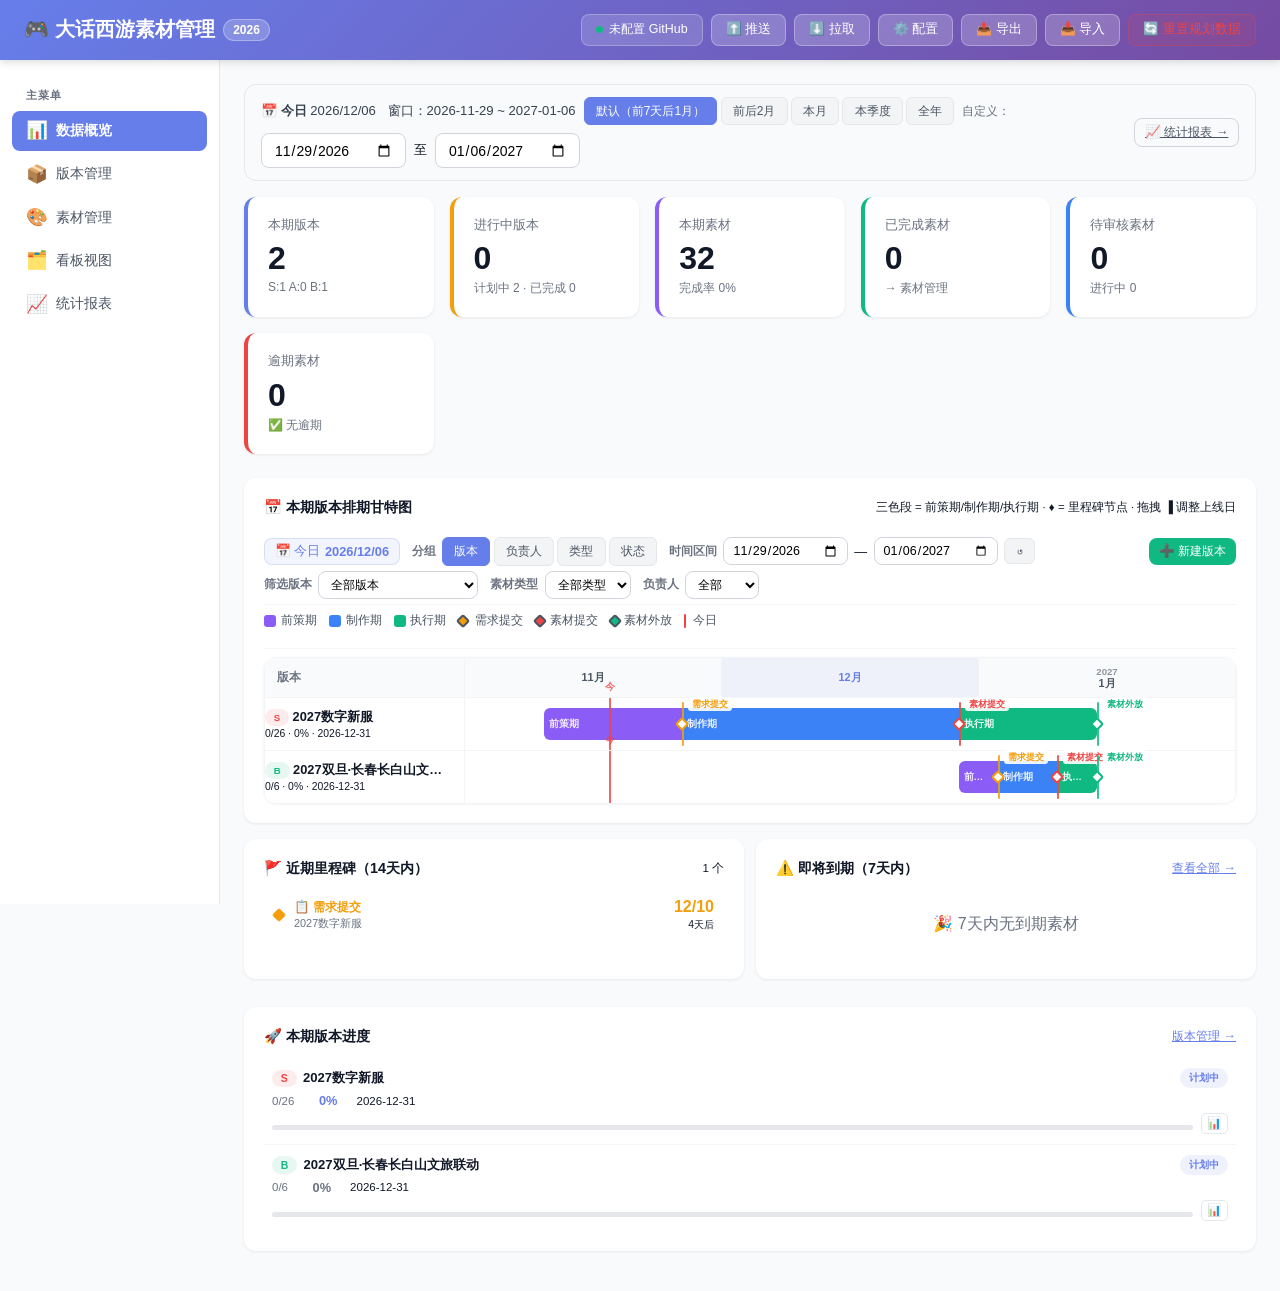
==== index.html @ ef2cc2d3 "初始化：大话西游美术素材排期管理系统" ====
<!DOCTYPE html>
<html lang="zh-CN">
<head>
  <meta charset="UTF-8">
  <meta name="viewport" content="width=device-width, initial-scale=1.0">
  <title>数据概览 · 大话西游素材管理系统</title>
  <link rel="stylesheet" href="css/style.css">
</head>
<body>

<header class="header">
  <div class="header-inner">
    <a class="logo" href="index.html">🎮 大话西游素材管理 <span class="year-badge">2026</span></a>
    <div class="header-actions">
      <div class="sync-status"><div class="sync-dot" id="syncDot"></div><span id="syncText">加载中...</span></div>
      <button class="header-btn" onclick="GitHubSync.push()">⬆️ 推送</button>
      <button class="header-btn" onclick="GitHubSync.pull()">⬇️ 拉取</button>
      <button class="header-btn" onclick="GitHubSync.configure()">⚙️ 配置</button>
      <button class="header-btn" onclick="DataManager.exportJSON()">📤 导出</button>
      <button class="header-btn" onclick="document.getElementById('importInput').click()">📥 导入</button>
      <input type="file" id="importInput" accept=".json" style="display:none" onchange="handleImport(this)">
      <button class="header-btn" style="background:rgba(239,68,68,0.12);color:#ef4444;border-color:rgba(239,68,68,0.3)"
        onclick="if(confirm('将清除现有数据，重置为 2026 版本规划数据？')){DataManager.clearAndSeed();DataManager.save();renderCurrentPage();}">
        🔄 重置规划数据
      </button>
    </div>
  </div>
</header>

<div class="layout">
  <aside class="sidebar">
    <div class="sidebar-nav">
      <span class="sidebar-section-title">主菜单</span>
      <a class="nav-item active" href="index.html"><span class="nav-icon">📊</span> 数据概览</a>
      <a class="nav-item" href="versions.html"><span class="nav-icon">📦</span> 版本管理</a>
      <a class="nav-item" href="materials.html"><span class="nav-icon">🎨</span> 素材管理</a>
      <a class="nav-item" href="kanban.html"><span class="nav-icon">🗂️</span> 看板视图</a>
      <a class="nav-item" href="reports.html"><span class="nav-icon">📈</span> 统计报表</a>
    </div>
  </aside>

  <main class="main">

    <!-- ① 时间窗口控制器 -->
    <div class="period-control-bar">
      <div class="period-left">
        <span class="period-today-badge" id="todayBadge"></span>
        <div class="period-quick-btns">
          <button class="gtb-btn active" id="periodBtnDefault" onclick="setPeriod('default')">默认（前7天后1月）</button>
          <button class="gtb-btn" onclick="setPeriod('2m')">前后2月</button>
          <button class="gtb-btn" onclick="setPeriod('month')">本月</button>
          <button class="gtb-btn" onclick="setPeriod('quarter')">本季度</button>
          <button class="gtb-btn" onclick="setPeriod('year')">全年</button>
        </div>
        <span style="font-size:0.78rem;color:var(--gray-500)">自定义：</span>
        <input type="date" class="form-control" id="pFrom" style="max-width:145px" onchange="renderCurrentPage()">
        <span style="color:var(--gray-400);font-size:0.8rem">至</span>
        <input type="date" class="form-control" id="pTo"   style="max-width:145px" onchange="renderCurrentPage()">
      </div>
      <div>
        <a href="reports.html" class="btn btn-ghost btn-sm">📈 统计报表 →</a>
      </div>
    </div>

    <!-- ② 本期摘要卡片 -->
    <div class="stats-grid" id="periodStats"></div>

    <!-- ③ 本期版本上线时间轴 -->
    <div class="chart-card" style="margin-top:0.75rem">
      <div class="chart-card-head">
        <span class="chart-title" style="margin-bottom:0">📅 本期版本排期甘特图</span>
        <span style="font-size:0.72rem;color:var(--gray-400)">三色段 = 前策期/制作期/执行期 · ♦ = 里程碑节点 · 拖拽 ▐ 调整上线日</span>
      </div>
      <div id="ganttContainer" style="margin-top:0.5rem"></div>
    </div>

    <!-- ④ 两栏：近期里程碑 + 待处理素材 -->
    <div class="two-col-grid" style="margin-top:0.75rem">
      <!-- 近期里程碑 -->
      <div class="chart-card">
        <div class="chart-card-head">
          <span class="chart-title" style="margin-bottom:0">🚩 近期里程碑（14天内）</span>
          <span style="font-size:0.72rem;color:var(--gray-400)" id="milestoneCount"></span>
        </div>
        <div id="milestoneList" style="margin-top:0.75rem"></div>
      </div>
      <!-- 待处理素材 -->
      <div class="chart-card">
        <div class="chart-card-head">
          <span class="chart-title" style="margin-bottom:0">⚠️ 即将到期（7天内）</span>
          <a href="materials.html" style="font-size:0.78rem;color:var(--primary)">查看全部 →</a>
        </div>
        <div id="upcomingList" style="margin-top:0.75rem"></div>
      </div>
    </div>

    <!-- ⑤ 本期版本进度列表 -->
    <div class="chart-card" style="margin-top:0.75rem">
      <div class="chart-card-head">
        <span class="chart-title" style="margin-bottom:0">🚀 本期版本进度</span>
        <a href="versions.html" style="font-size:0.78rem;color:var(--primary)">版本管理 →</a>
      </div>
      <div id="periodVersionList" style="margin-top:0.75rem"></div>
    </div>

  </main>
</div>

<div id="toast-container"></div>

<script src="js/utils.js"></script>
<script src="js/data.js"></script>
<script src="js/modals.js"></script>
<script src="js/gantt.js"></script>
<script src="js/github-sync.js"></script>
<script>
// ── 时间窗口设置
function setPeriod(mode) {
  const t = new Date();
  let from, to;
  if (mode === 'default') {
    // 今天前7天 ~ 后1个月
    from = new Date(t.getTime() - 7 * 86400000);
    to   = new Date(t.getFullYear(), t.getMonth()+1, t.getDate()); // +1 个月
  } else if (mode === '2m') {
    from = new Date(t.getFullYear(), t.getMonth()-2, 1);
    to   = new Date(t.getFullYear(), t.getMonth()+3, 0);
  } else if (mode === 'month') {
    from = new Date(t.getFullYear(), t.getMonth(), 1);
    to   = new Date(t.getFullYear(), t.getMonth()+1, 0);
  } else if (mode === 'quarter') {
    const q = Math.floor(t.getMonth()/3);
    from = new Date(t.getFullYear(), q*3, 1);
    to   = new Date(t.getFullYear(), q*3+3, 0);
  } else {
    from = new Date(t.getFullYear(), 0, 1);
    to   = new Date(t.getFullYear(), 11, 31);
  }
  document.getElementById('pFrom').value = from.toISOString().slice(0,10);
  document.getElementById('pTo').value   = to.toISOString().slice(0,10);
  // 高亮当前激活按钮
  document.querySelectorAll('.period-quick-btns .gtb-btn').forEach(b => b.classList.remove('active'));
  const modeMap = { default:'periodBtnDefault' };
  if (modeMap[mode]) document.getElementById(modeMap[mode])?.classList.add('active');
  renderCurrentPage();
}

function getPeriod() {
  return {
    from: document.getElementById('pFrom').value,
    to:   document.getElementById('pTo').value
  };
}

function inPeriod(dateStr, from, to) {
  if (!dateStr) return false;
  return dateStr >= from && dateStr <= to;
}

// ── 主渲染
function renderCurrentPage() {
  const { from, to } = getPeriod();

  // 今日标识
  const today = new Date();
  document.getElementById('todayBadge').innerHTML =
    `📅 <strong>今日</strong> ${today.toLocaleDateString('zh-CN',{year:'numeric',month:'2-digit',day:'2-digit'})}
     <span style="color:var(--gray-400);margin-left:0.5rem;font-weight:400">窗口：${from} ~ ${to}</span>`;

  // 本期版本（上线日在时间窗口内，或进行中版本）
  const periodVersions = DataManager.versions.filter(v =>
    inPeriod(v.launchDate, from, to) ||
    (v.status === 'in-progress' && (!v.launchDate || v.launchDate >= from))
  );
  const allMats = DataManager.materials;
  const periodMats = allMats.filter(m => periodVersions.some(v => v.id === m.versionId));

  // ── ② 摘要卡片
  const inProgress   = periodVersions.filter(v => v.status === 'in-progress').length;
  const planning     = periodVersions.filter(v => v.status === 'planning').length;
  const done         = periodVersions.filter(v => v.status === 'done').length;
  const matDone      = periodMats.filter(m => m.status === 'done').length;
  const matReview    = periodMats.filter(m => m.status === 'review').length;
  const matInP       = periodMats.filter(m => m.status === 'in-progress').length;
  const now          = Date.now();
  const overdueCount = periodMats.filter(m => m.dueDate && m.status !== 'done' && new Date(m.dueDate) < now).length;

  document.getElementById('periodStats').innerHTML = `
    <div class="stat-card stat-clickable" onclick="location.href='versions.html'" style="border-left-color:#667eea">
      <div class="stat-label">本期版本</div>
      <div class="stat-value">${periodVersions.length}</div>
      <div class="stat-sub">S:${periodVersions.filter(v=>v.rank==='S').length} A:${periodVersions.filter(v=>v.rank==='A').length} B:${periodVersions.filter(v=>v.rank==='B').length}</div>
    </div>
    <div class="stat-card stat-clickable orange" onclick="location.href='kanban.html?status=in-progress'">
      <div class="stat-label">进行中版本</div>
      <div class="stat-value">${inProgress}</div>
      <div class="stat-sub">计划中 ${planning} · 已完成 ${done}</div>
    </div>
    <div class="stat-card stat-clickable" onclick="location.href='materials.html'" style="border-left-color:#8b5cf6">
      <div class="stat-label">本期素材</div>
      <div class="stat-value">${periodMats.length}</div>
      <div class="stat-sub">完成率 ${periodMats.length?Math.round(matDone/periodMats.length*100):0}%</div>
    </div>
    <div class="stat-card stat-clickable" style="border-left-color:var(--success)" onclick="location.href='materials.html?status=done'">
      <div class="stat-label">已完成素材</div>
      <div class="stat-value">${matDone}</div>
      <div class="stat-sub">→ 素材管理</div>
    </div>
    <div class="stat-card stat-clickable" style="border-left-color:var(--info)" onclick="location.href='kanban.html?status=review'">
      <div class="stat-label">待审核素材</div>
      <div class="stat-value">${matReview}</div>
      <div class="stat-sub">进行中 ${matInP}</div>
    </div>
    <div class="stat-card stat-clickable" style="border-left-color:var(--danger)" onclick="location.href='materials.html'">
      <div class="stat-label">逾期素材</div>
      <div class="stat-value" style="color:${overdueCount>0?'var(--danger)':'inherit'}">${overdueCount}</div>
      <div class="stat-sub">${overdueCount>0?'⚠️ 需要关注':'✅ 无逾期'}</div>
    </div>`;

  // ── ③ 甘特图（同步时间范围，每次重渲染时重置筛选状态）
  const ganttContainer = document.getElementById('ganttContainer');
  ganttContainer.innerHTML = '';
  Gantt.render(ganttContainer, { rangeStart: from, rangeEnd: to, resetFilters: true });

  // ── ④a 近期里程碑（14天内）
  const milestones = [];
  const deadline14 = new Date(now + 14*86400000);
  periodVersions.forEach(v => {
    if (!v.launchDate || !v.rank) return;
    try {
      const s = calcVersionSchedule(v.launchDate, v.rank);
      s.milestones.forEach(m => {
        if (m.date >= today && m.date <= deadline14) {
          milestones.push({ ...m, versionName: v.name, versionId: v.id, versionRank: v.rank });
        }
      });
    } catch(e) {}
  });
  milestones.sort((a,b) => a.date - b.date);
  document.getElementById('milestoneCount').textContent = milestones.length ? `${milestones.length} 个` : '';
  document.getElementById('milestoneList').innerHTML = milestones.length
    ? milestones.map(m => `
      <div class="milestone-row" onclick="Modal.openVersionDetail('${m.versionId}')">
        <div class="ms-diamond-sm" style="background:${m.color}"></div>
        <div class="ms-row-body">
          <div class="ms-name" style="color:${m.color}">${m.icon} ${m.name}</div>
          <div class="ms-version">${m.versionName}</div>
        </div>
        <div class="ms-date">
          <span style="font-weight:700;color:${m.color}">${Gantt._fmtD(m.date)}</span>
          <span class="ms-countdown">${Math.ceil((m.date-now)/86400000)}天后</span>
        </div>
      </div>`).join('')
    : '<div class="empty-state" style="padding:1.5rem 0">🎉 近14天内无里程碑节点</div>';

  // ── ④b 即将到期素材（7天内）
  const deadline7 = new Date(now + 7*86400000);
  const soonMats  = periodMats.filter(m => m.dueDate && m.status !== 'done' && new Date(m.dueDate) >= today && new Date(m.dueDate) <= deadline7)
    .sort((a,b) => new Date(a.dueDate)-new Date(b.dueDate));
  document.getElementById('upcomingList').innerHTML = soonMats.length
    ? soonMats.map(m => {
        const v = DataManager.getVersion(m.versionId);
        const days = Math.ceil((new Date(m.dueDate)-now)/86400000);
        return `<div class="upcoming-row" onclick="Modal.openMaterialDetail('${m.id}')">
          <div>${Utils.typeIcon(m.type)} <span style="font-weight:600">${m.name}</span></div>
          <div style="font-size:0.72rem;color:var(--gray-500)">${v?v.name:'-'} · ${m.assignee||'未分配'}</div>
          <div style="white-space:nowrap">
            <span class="badge ${Utils.statusClass(m.status)}">${Utils.statusLabel(m.status)}</span>
            <span style="margin-left:0.35rem;color:var(--warning);font-size:0.72rem;font-weight:700">${days}天后</span>
          </div>
        </div>`;
      }).join('')
    : '<div class="empty-state" style="padding:1.5rem 0">🎉 7天内无到期素材</div>';

  // ── ⑤ 本期版本进度
  document.getElementById('periodVersionList').innerHTML = periodVersions.length
    ? periodVersions.sort((a,b) => new Date(a.launchDate||'9999')-new Date(b.launchDate||'9999')).map(v => {
        const mats  = DataManager.getMaterialsByVersion(v.id);
        const vDone = mats.filter(m => m.status === 'done').length;
        const rankClr = v.rank==='S' ? '#667eea' : v.rank==='A' ? '#f59e0b' : '#6b7280';
        return `
        <div class="version-progress-row" onclick="Modal.openVersionDetail('${v.id}')">
          <div class="vpr-left">
            <span class="badge rank-${(v.rank||'b').toLowerCase()}" style="font-size:0.65rem;flex-shrink:0">${v.rank||'?'}</span>
            <span class="vpr-name">${v.name}</span>
            <span class="badge ${Utils.statusClass(v.status)}" style="font-size:0.65rem;flex-shrink:0">${Utils.statusLabel(v.status)}</span>
          </div>
          <div class="vpr-right">
            <span style="font-size:0.72rem;color:var(--gray-500)">${vDone}/${mats.length}</span>
            <span style="color:${rankClr};font-weight:700;font-size:0.8rem;min-width:35px;text-align:right">${v.progress||0}%</span>
            <span style="font-size:0.72rem;color:var(--gray-400);min-width:70px;text-align:right">${v.launchDate||'未定'}</span>
          </div>
          <div class="vpr-bar-wrap">
            <div class="progress-bar" style="height:5px;flex:1">
              <div class="progress-fill" style="width:${v.progress||0}%;background:${rankClr}"></div>
            </div>
            <button class="gantt-action-btn" onclick="event.stopPropagation();Gantt.openProgressEditor('${v.id}')" title="编辑进度">📊</button>
          </div>
        </div>`;
      }).join('')
    : '<div class="empty-state" style="padding:1.5rem">本期内无版本数据</div>';
}

function handleImport(input) {
  const file = input.files[0];
  if (!file) return;
  const reader = new FileReader();
  reader.onload = e => {
    try { DataManager.importJSON(e.target.result); Utils.toast('导入成功', 'success'); renderCurrentPage(); }
    catch(_) { Utils.toast('文件格式错误', 'error'); }
  };
  reader.readAsText(file);
  input.value = '';
}

// 初始化
DataManager.init();
// 设置默认时间窗口：今天前7天 ~ 后1个月
setPeriod('default');
GitHubSync.updateStatusUI();
Utils.highlightNav();
</script>
</body>
</html>
---- css/style.css ----
*{margin:0;padding:0;box-sizing:border-box;}
:root{
  --primary:#667eea;--primary-dark:#5568d3;--secondary:#764ba2;
  --success:#10b981;--danger:#ef4444;--warning:#f59e0b;--info:#3b82f6;
  --gray-50:#f9fafb;--gray-100:#f3f4f6;--gray-200:#e5e7eb;
  --gray-300:#d1d5db;--gray-500:#6b7280;--gray-600:#4b5563;
  --gray-700:#374151;--gray-900:#111827;
}
body{
  font-family:-apple-system,BlinkMacSystemFont,"Segoe UI",Roboto,"PingFang SC","Microsoft YaHei",sans-serif;
  background:var(--gray-50);color:var(--gray-900);min-height:100vh;
}

/* ===== 顶部导航 ===== */
.header{
  background:linear-gradient(135deg,var(--primary) 0%,var(--secondary) 100%);
  color:white;padding:0.875rem 1.5rem;
  position:sticky;top:0;z-index:1000;
  box-shadow:0 2px 8px rgba(0,0,0,0.15);
}
.header-inner{
  max-width:1600px;margin:0 auto;
  display:flex;justify-content:space-between;align-items:center;gap:1rem;
  flex-wrap:wrap;
}
.logo{font-size:1.25rem;font-weight:700;display:flex;align-items:center;gap:0.5rem;text-decoration:none;color:white;}
.year-badge{
  background:rgba(255,255,255,0.2);padding:0.2rem 0.6rem;
  border-radius:1rem;font-size:0.75rem;border:1px solid rgba(255,255,255,0.3);
}
.header-actions{display:flex;align-items:center;gap:0.5rem;flex-wrap:wrap;}
.header-btn{
  background:rgba(255,255,255,0.2);color:white;
  border:1px solid rgba(255,255,255,0.3);padding:0.4rem 0.875rem;
  border-radius:0.5rem;cursor:pointer;font-size:0.8rem;transition:all 0.2s;
}
.header-btn:hover{background:rgba(255,255,255,0.35);}
.sync-status{
  display:flex;align-items:center;gap:0.4rem;
  background:rgba(255,255,255,0.15);padding:0.4rem 0.875rem;
  border-radius:0.5rem;font-size:0.78rem;border:1px solid rgba(255,255,255,0.25);
}
.sync-dot{
  width:7px;height:7px;border-radius:50%;
  background:var(--success);animation:pulse 2s infinite;
}
.sync-dot.syncing{background:var(--warning);}
.sync-dot.error{background:var(--danger);animation:none;}
@keyframes pulse{0%,100%{opacity:1}50%{opacity:0.4}}

/* ===== 侧边导航 ===== */
.layout{display:flex;min-height:calc(100vh - 56px);}
.sidebar{
  width:220px;flex-shrink:0;background:white;
  border-right:1px solid var(--gray-200);padding:1rem 0;
  position:sticky;top:56px;height:calc(100vh - 56px);overflow-y:auto;
}
.sidebar-nav{display:flex;flex-direction:column;gap:0.2rem;padding:0 0.75rem;}
.nav-item{
  display:flex;align-items:center;gap:0.6rem;
  padding:0.6rem 0.875rem;border-radius:0.5rem;
  font-size:0.875rem;color:var(--gray-600);text-decoration:none;
  transition:all 0.2s;cursor:pointer;border:none;background:transparent;
  width:100%;text-align:left;font-family:inherit;
}
.nav-item:hover{background:var(--gray-100);color:var(--primary);}
.nav-item.active{background:var(--primary);color:white;font-weight:600;}
.nav-icon{font-size:1.1rem;width:20px;text-align:center;}
.sidebar-section-title{
  font-size:0.7rem;font-weight:700;color:var(--gray-500);
  text-transform:uppercase;letter-spacing:0.08em;
  padding:0.75rem 0.875rem 0.25rem;
}

/* ===== 主内容 ===== */
.main{flex:1;padding:1.5rem;max-width:100%;overflow-x:hidden;}
.page-header{margin-bottom:1.5rem;}
.page-title{font-size:1.625rem;font-weight:700;color:var(--gray-900);}
.page-desc{font-size:0.875rem;color:var(--gray-500);margin-top:0.25rem;}

/* ===== 工具栏 ===== */
.toolbar{
  background:white;border-radius:0.75rem;padding:0.875rem 1rem;
  margin-bottom:1.25rem;display:flex;flex-wrap:wrap;gap:0.75rem;
  box-shadow:0 1px 3px rgba(0,0,0,0.08);align-items:center;
}
.toolbar-spacer{flex:1;}

/* ===== 按钮 ===== */
.btn{
  background:var(--primary);color:white;border:none;
  padding:0.5rem 1rem;border-radius:0.5rem;cursor:pointer;
  font-size:0.875rem;font-weight:500;transition:all 0.2s;
  display:inline-flex;align-items:center;gap:0.35rem;font-family:inherit;
}
.btn:hover{background:var(--primary-dark);transform:translateY(-1px);}
.btn-success{background:var(--success);}
.btn-success:hover{background:#059669;}
.btn-danger{background:var(--danger);}
.btn-danger:hover{background:#dc2626;}
.btn-ghost{background:transparent;color:var(--gray-600);border:1px solid var(--gray-300);}
.btn-ghost:hover{background:var(--gray-100);transform:none;}
.btn-sm{padding:0.3rem 0.6rem;font-size:0.78rem;}
.btn-icon{
  background:transparent;border:none;cursor:pointer;
  padding:0.3rem;border-radius:0.375rem;font-size:1rem;
  transition:background 0.2s;color:var(--gray-600);
}
.btn-icon:hover{background:var(--gray-100);}
.view-toggle{display:flex;gap:0;background:var(--gray-100);padding:0.2rem;border-radius:0.5rem;}
.view-btn{
  background:transparent;border:none;padding:0.4rem 0.6rem;
  border-radius:0.375rem;cursor:pointer;font-size:0.9rem;transition:all 0.2s;
}
.view-btn.active{background:white;box-shadow:0 1px 2px rgba(0,0,0,0.1);}

/* ===== 表单控件 ===== */
select,.form-control,input[type="text"],input[type="date"],input[type="number"]{
  padding:0.45rem 0.75rem;border:1px solid var(--gray-300);
  border-radius:0.5rem;font-size:0.875rem;background:white;outline:none;
  font-family:inherit;transition:border-color 0.2s;
}
select:focus,.form-control:focus,input[type="text"]:focus,
input[type="date"]:focus,input[type="number"]:focus{
  border-color:var(--primary);box-shadow:0 0 0 2px rgba(102,126,234,0.15);
}
textarea.form-control{min-height:80px;resize:vertical;}

/* ===== 统计卡片 ===== */
.stats-grid{
  display:grid;grid-template-columns:repeat(auto-fit,minmax(160px,1fr));
  gap:1rem;margin-bottom:1.5rem;
}
.stat-card{
  background:white;border-radius:0.75rem;padding:1.25rem;
  box-shadow:0 1px 3px rgba(0,0,0,0.08);cursor:pointer;transition:all 0.25s;
  border-left:4px solid var(--primary);
}
.stat-card:hover{transform:translateY(-3px);box-shadow:0 4px 12px rgba(0,0,0,0.12);}
.stat-card.green{border-left-color:var(--success);}
.stat-card.orange{border-left-color:var(--warning);}
.stat-card.red{border-left-color:var(--danger);}
.stat-label{font-size:0.8rem;color:var(--gray-500);margin-bottom:0.4rem;}
.stat-value{font-size:2rem;font-weight:700;color:var(--gray-900);}
.stat-sub{font-size:0.75rem;color:var(--gray-500);margin-top:0.2rem;}

/* ===== 版本卡片 ===== */
.versions-grid{
  display:grid;grid-template-columns:repeat(auto-fill,minmax(300px,1fr));gap:1rem;
}
.version-card{
  background:white;border-radius:0.75rem;padding:1.25rem;
  box-shadow:0 1px 3px rgba(0,0,0,0.08);cursor:pointer;transition:all 0.25s;
  border-top:3px solid var(--gray-200);
}
.version-card:hover{transform:translateY(-3px);box-shadow:0 6px 16px rgba(0,0,0,0.12);}
.version-card.rank-s{border-top-color:var(--danger);}
.version-card.rank-a{border-top-color:var(--warning);}
.version-card.rank-b{border-top-color:var(--success);}
.version-card-header{display:flex;justify-content:space-between;align-items:flex-start;margin-bottom:0.75rem;}
.version-card-title{font-size:1rem;font-weight:700;color:var(--gray-900);}
.version-card-info{display:flex;flex-direction:column;gap:0.3rem;font-size:0.8rem;color:var(--gray-600);margin-bottom:1rem;}
.version-card-stats{
  display:grid;grid-template-columns:repeat(3,1fr);gap:0.5rem;
  padding-top:0.75rem;border-top:1px solid var(--gray-100);text-align:center;
}
.stat-num{font-size:1.25rem;font-weight:700;color:var(--gray-900);}
.stat-tag{font-size:0.7rem;color:var(--gray-500);margin-top:0.1rem;}
.progress-bar{background:var(--gray-200);border-radius:1rem;height:6px;overflow:hidden;margin-top:0.5rem;}
.progress-fill{height:100%;background:linear-gradient(90deg,var(--primary),var(--secondary));border-radius:1rem;transition:width 0.5s;}

/* ===== 徽章 ===== */
.badge{padding:0.2rem 0.55rem;border-radius:1rem;font-size:0.72rem;font-weight:600;}
.rank-s{background:rgba(239,68,68,0.1);color:var(--danger);}
.rank-a{background:rgba(245,158,11,0.1);color:var(--warning);}
.rank-b{background:rgba(16,185,129,0.1);color:var(--success);}
.status-todo{background:var(--gray-100);color:var(--gray-600);}
.status-in-progress{background:rgba(245,158,11,0.1);color:var(--warning);}
.status-review{background:rgba(59,130,246,0.1);color:var(--info);}
.status-done{background:rgba(16,185,129,0.1);color:var(--success);}
.status-planning{background:rgba(102,126,234,0.1);color:var(--primary);}
.priority-high{background:rgba(239,68,68,0.1);color:var(--danger);}
.priority-medium{background:rgba(245,158,11,0.1);color:var(--warning);}
.priority-low{background:rgba(107,114,128,0.1);color:var(--gray-500);}

/* ===== 素材卡片 ===== */
.materials-grid{
  display:grid;grid-template-columns:repeat(auto-fill,minmax(200px,1fr));gap:1rem;
}
.material-card{
  background:white;border-radius:0.75rem;padding:1rem;
  box-shadow:0 1px 3px rgba(0,0,0,0.08);cursor:pointer;transition:all 0.25s;
  position:relative;
}
.material-card:hover{transform:translateY(-2px);box-shadow:0 4px 12px rgba(0,0,0,0.12);}
.material-thumb{font-size:2.5rem;text-align:center;padding:0.5rem 0;}
.material-name{font-weight:600;font-size:0.875rem;margin-bottom:0.5rem;color:var(--gray-900);}
.material-meta{font-size:0.75rem;color:var(--gray-600);display:flex;flex-direction:column;gap:0.25rem;}

/* ===== 表格 ===== */
.table-wrap{overflow-x:auto;border-radius:0.75rem;box-shadow:0 1px 3px rgba(0,0,0,0.08);}
table{width:100%;border-collapse:collapse;font-size:0.875rem;background:white;}
thead{background:var(--gray-50);}
th{padding:0.75rem 1rem;text-align:left;font-weight:600;color:var(--gray-700);border-bottom:1px solid var(--gray-200);white-space:nowrap;}
td{padding:0.7rem 1rem;border-bottom:1px solid var(--gray-100);}
tr:last-child td{border-bottom:none;}
tbody tr:hover{background:var(--gray-50);}

/* ===== 看板 ===== */
.kanban-board{display:grid;grid-template-columns:repeat(4,1fr);gap:1rem;}
.kanban-col{background:var(--gray-100);border-radius:0.75rem;padding:0.875rem;}
.kanban-col-header{display:flex;justify-content:space-between;align-items:center;font-weight:700;font-size:0.875rem;color:var(--gray-700);margin-bottom:0.75rem;}
.kanban-count{background:white;padding:0.1rem 0.45rem;border-radius:1rem;font-size:0.72rem;}
.kanban-card{background:white;border-radius:0.5rem;padding:0.75rem;margin-bottom:0.5rem;cursor:pointer;box-shadow:0 1px 2px rgba(0,0,0,0.07);transition:all 0.2s;}
.kanban-card:hover{box-shadow:0 3px 8px rgba(0,0,0,0.12);transform:translateY(-1px);}
.kanban-card-title{font-weight:600;font-size:0.825rem;margin-bottom:0.35rem;}
.kanban-card-meta{font-size:0.72rem;color:var(--gray-500);}

/* ===== 模态框 ===== */
.modal-overlay{
  display:none;position:fixed;top:0;left:0;width:100%;height:100%;
  background:rgba(0,0,0,0.5);z-index:2000;
  justify-content:center;align-items:flex-start;padding:1.5rem;overflow-y:auto;
}
.modal-overlay.active{display:flex;animation:fadeIn 0.2s;}
@keyframes fadeIn{from{opacity:0}to{opacity:1}}
.modal-box{
  background:white;border-radius:1rem;width:100%;max-width:820px;
  max-height:90vh;overflow-y:auto;box-shadow:0 20px 40px rgba(0,0,0,0.2);
  margin-top:1rem;animation:slideUp 0.25s;
}
.modal-box.wide{max-width:1100px;}
@keyframes slideUp{from{transform:translateY(20px);opacity:0}to{transform:translateY(0);opacity:1}}
.modal-head{
  padding:1.25rem 1.5rem;border-bottom:1px solid var(--gray-200);
  display:flex;justify-content:space-between;align-items:center;
  position:sticky;top:0;background:white;border-radius:1rem 1rem 0 0;z-index:1;
}
.modal-head h2{font-size:1.25rem;font-weight:700;}
.modal-close{
  background:var(--gray-100);border:none;width:30px;height:30px;
  border-radius:50%;cursor:pointer;font-size:1.1rem;
  color:var(--gray-600);transition:all 0.2s;
  display:flex;align-items:center;justify-content:center;
}
.modal-close:hover{background:var(--gray-200);}
.modal-body{padding:1.5rem;}
.modal-foot{padding:1rem 1.5rem;border-top:1px solid var(--gray-200);display:flex;gap:0.75rem;justify-content:flex-end;}

/* ===== 标签页 ===== */
.tabs{display:flex;border-bottom:2px solid var(--gray-200);margin-bottom:1.25rem;}
.tab-btn{
  background:transparent;border:none;padding:0.6rem 1.25rem;
  cursor:pointer;font-size:0.875rem;font-weight:500;color:var(--gray-600);
  border-bottom:2px solid transparent;margin-bottom:-2px;transition:all 0.2s;
}
.tab-btn:hover{color:var(--primary);}
.tab-btn.active{color:var(--primary);border-bottom-color:var(--primary);}
.tab-pane{display:none;}
.tab-pane.active{display:block;}

/* ===== 表单 ===== */
.form-group{margin-bottom:1rem;}
.form-row{display:grid;grid-template-columns:1fr 1fr;gap:1rem;}
.form-label{display:block;font-size:0.825rem;font-weight:600;color:var(--gray-700);margin-bottom:0.35rem;}
.form-control{width:100%;}

/* ===== 时间线 ===== */
.timeline{position:relative;padding-left:2rem;}
.timeline::before{content:"";position:absolute;left:0.55rem;top:0;bottom:0;width:2px;background:var(--gray-200);}
.tl-item{position:relative;margin-bottom:1.25rem;}
.tl-dot{
  position:absolute;left:-1.6rem;top:0.25rem;width:12px;height:12px;
  border-radius:50%;background:var(--primary);border:2px solid white;
  box-shadow:0 0 0 2px var(--primary);
}
.tl-dot.done{background:var(--success);box-shadow:0 0 0 2px var(--success);}
.tl-dot.review{background:var(--info);box-shadow:0 0 0 2px var(--info);}
.tl-content{background:white;border:1px solid var(--gray-200);border-radius:0.5rem;padding:0.75rem;}
.tl-time{font-size:0.72rem;color:var(--gray-500);margin-bottom:0.2rem;}
.tl-title{font-weight:600;font-size:0.875rem;}
.tl-text{font-size:0.8rem;color:var(--gray-600);margin-top:0.2rem;}

/* ── 可编辑时间线（进度编辑标签） */
.tl-editor-wrap { padding: 0.25rem 0; }
.tl-editor-toolbar { display:flex;align-items:center;padding:0.5rem 0 0.75rem;border-bottom:1px solid var(--gray-100);margin-bottom:0.75rem; }
.tl-editable { padding-left: 1.5rem; }
.tl-ed-item { display:flex;gap:0.75rem;margin-bottom:0.85rem;position:relative; }
.tl-ed-dot { width:12px;height:12px;border-radius:50%;flex-shrink:0;margin-top:0.35rem;border:2px solid white;box-shadow:0 0 0 2px currentColor;position:relative;z-index:2; }
.tl-ed-line { position:absolute;left:5px;top:24px;bottom:-14px;width:2px;background:var(--gray-200);z-index:1; }
.tl-ed-item:last-child .tl-ed-line { display:none; }
.tl-ed-body { flex:1;background:white;border:1px solid var(--gray-200);border-radius:0.5rem;padding:0.6rem 0.75rem;transition:border-color 0.15s; }
.tl-ed-body:hover { border-color:var(--primary-light); }
.tl-ed-head { display:flex;align-items:center;gap:0.5rem;flex-wrap:wrap;margin-bottom:0.3rem; }
.tl-ed-type { font-size:0.65rem;font-weight:700;padding:0.1rem 0.4rem;border-radius:0.25rem;white-space:nowrap; }
.tl-ed-time { font-size:0.7rem;color:var(--gray-500); }
.tl-ed-actions { display:flex;gap:0.2rem; }
.tl-ed-title { font-weight:600;font-size:0.825rem;color:var(--gray-800); }
.tl-ed-text { font-size:0.775rem;color:var(--gray-600);margin-top:0.2rem; }

/* ===== 详情 ===== */
.detail-grid{display:grid;grid-template-columns:repeat(auto-fit,minmax(240px,1fr));gap:1rem;margin-bottom:1rem;}
.detail-card{background:var(--gray-50);border-radius:0.75rem;padding:1rem;}
.detail-card h3{font-size:0.875rem;font-weight:700;color:var(--gray-700);margin-bottom:0.75rem;}
.dl-grid{display:grid;grid-template-columns:auto 1fr;gap:0.35rem 1rem;font-size:0.825rem;}
.dl-grid dt{color:var(--gray-500);font-weight:500;white-space:nowrap;}
.dl-grid dd{color:var(--gray-900);}

/* ===== 文件上传 ===== */
.upload-area{
  border:2px dashed var(--gray-300);border-radius:0.75rem;
  padding:2rem;text-align:center;cursor:pointer;transition:all 0.2s;
}
.upload-area:hover,.upload-area.dragover{border-color:var(--primary);background:rgba(102,126,234,0.04);}
.file-list{margin-top:0.75rem;display:flex;flex-direction:column;gap:0.5rem;}
.file-item{display:flex;align-items:center;gap:0.75rem;padding:0.6rem;background:var(--gray-50);border-radius:0.5rem;}
.file-name{flex:1;font-size:0.825rem;font-weight:500;}
.file-size{font-size:0.72rem;color:var(--gray-500);}

/* ===== 评论 ===== */
.comment-item{display:flex;gap:0.75rem;margin-bottom:0.75rem;}
.avatar{width:30px;height:30px;border-radius:50%;background:var(--primary);color:white;display:flex;align-items:center;justify-content:center;font-weight:700;font-size:0.75rem;flex-shrink:0;}
.comment-body .meta{display:flex;gap:0.75rem;margin-bottom:0.2rem;font-size:0.75rem;}
.comment-body .author{font-weight:600;}
.comment-body .time{color:var(--gray-500);}
.comment-body .text{font-size:0.825rem;color:var(--gray-700);}
.comment-input-row{display:flex;gap:0.75rem;margin-top:1rem;align-items:flex-end;}
.comment-input-row textarea{flex:1;min-height:68px;}

/* ===== 图表 ===== */
.chart-card{background:white;border-radius:0.75rem;padding:1.25rem;box-shadow:0 1px 3px rgba(0,0,0,0.08);margin-bottom:1rem;}
.chart-title{font-weight:700;font-size:0.9rem;color:var(--gray-800);margin-bottom:1rem;}
.bar-list{display:flex;flex-direction:column;gap:0.6rem;}
.bar-row{display:flex;align-items:center;gap:0.75rem;}
.bar-label{width:64px;font-size:0.78rem;color:var(--gray-600);text-align:right;flex-shrink:0;}
.bar-track{flex:1;height:18px;background:var(--gray-100);border-radius:9px;overflow:hidden;}
.bar-fill{height:100%;border-radius:9px;transition:width 0.6s;}
.bar-fill.s{background:var(--danger);}
.bar-fill.a{background:var(--warning);}
.bar-fill.b{background:var(--success);}
.bar-fill.todo{background:var(--gray-400);}
.bar-fill.progress{background:var(--warning);}
.bar-fill.review{background:var(--info);}
.bar-fill.done{background:var(--success);}
.bar-num{width:28px;font-size:0.78rem;font-weight:700;text-align:left;}

/* ===== 团队 ===== */
.team-grid{display:grid;grid-template-columns:repeat(auto-fill,minmax(200px,1fr));gap:1rem;}
.member-card{background:white;border-radius:0.75rem;padding:1.25rem;box-shadow:0 1px 3px rgba(0,0,0,0.08);text-align:center;}
.member-avatar{width:52px;height:52px;border-radius:50%;background:linear-gradient(135deg,var(--primary),var(--secondary));color:white;display:flex;align-items:center;justify-content:center;font-size:1.375rem;font-weight:700;margin:0 auto 0.75rem;}
.member-name{font-weight:700;font-size:0.9rem;}
.member-stats{display:flex;justify-content:space-around;margin-top:0.75rem;}
.ms-val{font-size:1.1rem;font-weight:700;color:var(--gray-900);}
.ms-lbl{font-size:0.68rem;color:var(--gray-500);}

/* ===== 批量操作栏 ===== */
.batch-bar{
  display:none;position:fixed;bottom:1.5rem;left:50%;transform:translateX(-50%);
  background:var(--gray-900);color:white;padding:0.75rem 1.5rem;
  border-radius:2rem;box-shadow:0 8px 24px rgba(0,0,0,0.3);
  align-items:center;gap:1rem;z-index:1500;white-space:nowrap;
}
.batch-bar.active{display:flex;animation:slideUp 0.3s;}
.batch-bar .btn{background:white;color:var(--gray-900);}
.batch-bar .btn-danger{background:var(--danger);color:white;}

/* ===== Toast ===== */
#toast-container{position:fixed;top:1.5rem;right:1.5rem;z-index:9999;display:flex;flex-direction:column;gap:0.5rem;}
.toast{
  background:var(--gray-900);color:white;padding:0.75rem 1.25rem;
  border-radius:0.5rem;font-size:0.875rem;box-shadow:0 4px 12px rgba(0,0,0,0.2);
  min-width:220px;animation:toastIn 0.3s;
}
.toast.success{background:var(--success);}
.toast.error{background:var(--danger);}
.toast.warning{background:var(--warning);}
@keyframes toastIn{from{transform:translateX(80px);opacity:0}to{transform:translateX(0);opacity:1}}

/* ===== 空状态 ===== */
.empty-state{text-align:center;padding:3rem;color:var(--gray-500);}
.empty-icon{font-size:3rem;margin-bottom:1rem;}

/* ===== 甘特图 ===== */
.gantt-wrap { overflow-x: auto; border-radius: 0.75rem; background: white; box-shadow: 0 1px 3px rgba(0,0,0,0.08); }
.gantt-table { border-collapse: collapse; min-width: 900px; width: 100%; font-size: 0.8rem; }
.gantt-table th, .gantt-table td { border: 1px solid var(--gray-100); }
.gantt-sidebar { width: 200px; min-width: 200px; max-width: 200px; }
.gantt-head-row th { background: var(--gray-50); padding: 0.5rem 0.75rem; font-weight: 600; color: var(--gray-600); text-align: center; white-space: nowrap; }
.gantt-head-row .gantt-sidebar { text-align: left; }
.gantt-month-label { padding: 0.4rem 0.25rem !important; text-align: center; font-size: 0.72rem; color: var(--gray-500); }
.gantt-month-label.today-month { background: rgba(102,126,234,0.08); color: var(--primary); font-weight: 700; }
.gantt-row td { padding: 0; height: 44px; }
.gantt-row:hover td { background: var(--gray-50); }
.gantt-label { padding: 0.5rem 0.75rem; vertical-align: middle; cursor: pointer; }
.gantt-label:hover { color: var(--primary); }
.gantt-label-name { font-weight: 600; font-size: 0.8rem; white-space: nowrap; overflow: hidden; text-overflow: ellipsis; max-width: 180px; }
.gantt-label-meta { font-size: 0.7rem; color: var(--gray-500); margin-top: 0.15rem; }
.gantt-cell { position: relative; padding: 0; }
.gantt-bar-wrap { position: absolute; top: 50%; transform: translateY(-50%); height: 22px; border-radius: 4px; overflow: hidden; box-shadow: 0 1px 3px rgba(0,0,0,0.15); cursor: pointer; transition: filter 0.2s; min-width: 4px; }
.gantt-bar-wrap:hover { filter: brightness(1.1); }
.gantt-bar-bg { position: absolute; top: 0; left: 0; right: 0; bottom: 0; border-radius: 4px; }
.gantt-bar-fill { position: absolute; top: 0; left: 0; bottom: 0; background: rgba(255,255,255,0.3); border-radius: 4px 0 0 4px; transition: width 0.4s; }
.gantt-bar-label { position: absolute; top: 50%; transform: translateY(-50%); left: 6px; right: 6px; font-size: 0.68rem; font-weight: 600; color: white; white-space: nowrap; overflow: hidden; text-overflow: ellipsis; pointer-events: none; }
.gantt-bar-handle { position: absolute; right: 0; top: 0; bottom: 0; width: 8px; cursor: ew-resize; background: rgba(0,0,0,0.2); border-radius: 0 4px 4px 0; opacity: 0; transition: opacity 0.2s; }
.gantt-bar-wrap:hover .gantt-bar-handle { opacity: 1; }
.gantt-today-line { position: absolute; top: 0; bottom: 0; width: 2px; background: var(--danger); opacity: 0.6; pointer-events: none; z-index: 5; }
.gantt-today-line::before { content: '今'; position: absolute; top: -18px; left: 50%; transform: translateX(-50%); font-size: 0.65rem; color: var(--danger); font-weight: 700; white-space: nowrap; }
.rank-s-bar { background: linear-gradient(90deg, #ef4444, #f87171); }
.rank-a-bar { background: linear-gradient(90deg, #f59e0b, #fbbf24); }
.rank-b-bar { background: linear-gradient(90deg, #10b981, #34d399); }
.gantt-empty { padding: 3rem; text-align: center; color: var(--gray-400); font-size: 0.875rem; }

/* ===== 星级预设 ===== */
.star-selector { display: flex; gap: 0.75rem; margin-bottom: 1rem; }
.star-btn {
  flex: 1; padding: 0.75rem 0.5rem; border: 2px solid var(--gray-200); border-radius: 0.75rem;
  cursor: pointer; text-align: center; background: white; transition: all 0.2s; font-family: inherit;
}
.star-btn:hover { border-color: var(--primary); background: rgba(102,126,234,0.04); }
.star-btn.active { border-color: var(--primary); background: rgba(102,126,234,0.08); }
.star-btn-icon { font-size: 1.25rem; margin-bottom: 0.25rem; }
.star-btn-label { font-size: 0.72rem; font-weight: 600; color: var(--gray-700); }
.star-btn-desc { font-size: 0.65rem; color: var(--gray-500); margin-top: 0.1rem; }
.preset-list { border: 1px solid var(--gray-200); border-radius: 0.5rem; overflow: hidden; max-height: 420px; overflow-y: auto; }
.preset-item { display: grid; grid-template-columns: auto 1fr auto auto auto; gap: 0.5rem; align-items: center; padding: 0.6rem 0.75rem; border-bottom: 1px solid var(--gray-100); background: white; transition: background 0.15s; }
.preset-item:last-child { border-bottom: none; }
.preset-item:hover { background: var(--gray-50); }
.preset-drag { cursor: grab; color: var(--gray-400); font-size: 0.9rem; }
.preset-name { font-size: 0.825rem; font-weight: 500; }
.preset-type-badge { font-size: 0.68rem; padding: 0.15rem 0.4rem; border-radius: 0.25rem; background: var(--gray-100); color: var(--gray-600); white-space: nowrap; }
.preset-brief-toggle { background: transparent; border: none; cursor: pointer; font-size: 0.75rem; color: var(--primary); white-space: nowrap; padding: 0.2rem 0.4rem; border-radius: 0.25rem; }
.preset-brief-toggle:hover { background: rgba(102,126,234,0.1); }
.preset-brief-row { grid-column: 1/-1; display: none; padding: 0 0 0.5rem 1.5rem; }
.preset-brief-row.open { display: block; }
.preset-brief-input { width: 100%; padding: 0.4rem 0.6rem; font-size: 0.78rem; border: 1px solid var(--gray-300); border-radius: 0.375rem; resize: vertical; min-height: 54px; font-family: inherit; }
.preset-brief-input:focus { outline: none; border-color: var(--primary); box-shadow: 0 0 0 2px rgba(102,126,234,0.15); }
.preset-add-btn { background: transparent; border: 1px dashed var(--gray-300); border-radius: 0.5rem; padding: 0.5rem; cursor: pointer; text-align: center; font-size: 0.78rem; color: var(--gray-500); width: 100%; transition: all 0.2s; margin-top: 0.5rem; }
.preset-add-btn:hover { border-color: var(--primary); color: var(--primary); }
.preset-del { background: transparent; border: none; cursor: pointer; color: var(--gray-400); font-size: 0.875rem; padding: 0.2rem; border-radius: 0.25rem; }
.preset-del:hover { color: var(--danger); background: rgba(239,68,68,0.08); }

/* ── 预设卡片视图 ── */
.preset-card-grid { display: grid; grid-template-columns: repeat(auto-fill, minmax(200px, 1fr)); gap: 0.75rem; padding: 0.25rem 0; }
.preset-card { background: white; border: 1px solid var(--gray-200); border-radius: 0.75rem; padding: 0.75rem; display: flex; flex-direction: column; gap: 0.5rem; transition: box-shadow 0.15s, border-color 0.15s; }
.preset-card:hover { border-color: var(--primary-light); box-shadow: 0 2px 10px rgba(102,126,234,0.1); }
.preset-card-head { display: flex; align-items: center; gap: 0.4rem; }
.preset-card-type { font-size: 0.65rem; font-weight: 700; padding: 0.15rem 0.4rem; border-radius: 0.25rem; }
.preset-card-priority { font-size: 0.68rem; font-weight: 700; }
.preset-card-name input { width: 100%; }
.preset-card-footer { display: flex; align-items: center; gap: 0.35rem; }
.preset-card .preset-brief-row { padding: 0; }

/* ── 素材排期甘特图 (mat-gantt) ── */
.mat-gantt-wrap { font-size: 0.8rem; overflow-x: auto; }
.mg-header { display: flex; margin-bottom: 0; border-bottom: 2px solid var(--gray-200); }
.mg-sidebar-ph { width: 220px; min-width: 220px; flex-shrink: 0; }
.mg-timeline-header { flex: 1; position: relative; overflow: hidden; min-height: 28px; }
.mg-tick { position: absolute; top: 0; transform: translateX(-50%); }
.mg-tick-line { width: 1px; height: 6px; background: var(--gray-300); margin: 0 auto; }
.mg-tick-label { font-size: 0.62rem; color: var(--gray-400); white-space: nowrap; }
.mg-tick.mg-weekend .mg-tick-label { color: #ef4444; }
.mg-group-header { padding: 0.4rem 0.5rem; background: var(--gray-50); border-bottom: 1px solid var(--gray-100); }
.mg-row { display: flex; align-items: center; border-bottom: 1px solid var(--gray-100); min-height: 36px; cursor: pointer; transition: background 0.12s; }
.mg-row:hover { background: var(--gray-50); }
.mg-row-label { width: 220px; min-width: 220px; padding: 0.35rem 0.5rem; display: flex; align-items: center; gap: 0.35rem; overflow: hidden; }
.mg-status-dot { width: 7px; height: 7px; border-radius: 50%; flex-shrink: 0; }
.mg-row-name { font-size: 0.78rem; white-space: nowrap; overflow: hidden; text-overflow: ellipsis; color: var(--gray-800); }
.mg-row-name.mg-overdue { color: #ef4444; font-weight: 600; }
.mg-assignee { font-size: 0.65rem; color: var(--gray-500); background: var(--gray-100); padding: 0.05rem 0.3rem; border-radius: 0.2rem; white-space: nowrap; flex-shrink: 0; }
.mg-bar-area { flex: 1; position: relative; height: 36px; overflow: hidden; }
.mg-phase-bg { position: absolute; top: 0; height: 100%; pointer-events: none; display: flex; align-items: flex-end; padding-bottom: 2px; }
.mg-phase-label-bg { font-size: 0.6rem; padding: 0 3px; white-space: nowrap; overflow: hidden; }
.mg-ms-line { position: absolute; top: 0; height: 100%; border-left: 1.5px dashed; pointer-events: none; z-index: 3; }
.mg-ms-label-top { position: absolute; top: 2px; left: 3px; font-size: 0.6rem; white-space: nowrap; }
.mg-today-line { position: absolute; top: 0; height: 100%; border-left: 2px solid #ef444488; z-index: 4; pointer-events: none; }
.mg-bar { position: absolute; top: 50%; transform: translateY(-50%); height: 12px; border-radius: 6px; z-index: 2; transition: opacity 0.15s; }
.mg-row:hover .mg-bar { opacity: 0.9; }
.mg-dot { position: absolute; top: 50%; transform: translate(-50%, -50%); width: 10px; height: 10px; border-radius: 50%; border: 2px solid white; z-index: 5; box-shadow: 0 1px 3px rgba(0,0,0,0.15); }

/* ===== 图片预览 ===== */
.img-preview-grid { display: grid; grid-template-columns: repeat(auto-fill, minmax(120px, 1fr)); gap: 0.75rem; margin-top: 0.75rem; }
.img-preview-card { position: relative; border-radius: 0.5rem; overflow: hidden; aspect-ratio: 1; background: var(--gray-100); cursor: pointer; }
.img-preview-card img { width: 100%; height: 100%; object-fit: cover; display: block; transition: transform 0.2s; }
.img-preview-card:hover img { transform: scale(1.05); }
.img-preview-overlay { position: absolute; inset: 0; background: rgba(0,0,0,0); display: flex; align-items: center; justify-content: center; gap: 0.5rem; transition: background 0.2s; }
.img-preview-card:hover .img-preview-overlay { background: rgba(0,0,0,0.45); }
.img-overlay-btn { opacity: 0; transform: scale(0.8); transition: all 0.2s; background: white; border: none; border-radius: 50%; width: 30px; height: 30px; cursor: pointer; display: flex; align-items: center; justify-content: center; font-size: 0.875rem; }
.img-preview-card:hover .img-overlay-btn { opacity: 1; transform: scale(1); }
/* 大图灯箱 */
.lightbox { display: none; position: fixed; inset: 0; background: rgba(0,0,0,0.92); z-index: 9000; align-items: center; justify-content: center; cursor: zoom-out; }
.lightbox.active { display: flex; animation: fadeIn 0.2s; }
.lightbox img { max-width: 92vw; max-height: 88vh; object-fit: contain; border-radius: 0.5rem; box-shadow: 0 20px 60px rgba(0,0,0,0.5); cursor: default; }
.lightbox-close { position: absolute; top: 1rem; right: 1.5rem; color: white; font-size: 2rem; cursor: pointer; opacity: 0.7; transition: opacity 0.2s; background: none; border: none; }
.lightbox-close:hover { opacity: 1; }

/* ===== 进度编辑弹窗 ===== */
.progress-editor { display: flex; align-items: center; gap: 0.75rem; margin-top: 0.5rem; }
.progress-slider { flex: 1; height: 8px; appearance: none; background: var(--gray-200); border-radius: 4px; outline: none; cursor: pointer; }
.progress-slider::-webkit-slider-thumb { appearance: none; width: 18px; height: 18px; border-radius: 50%; background: var(--primary); cursor: pointer; box-shadow: 0 1px 4px rgba(0,0,0,0.2); }
.progress-num-input { width: 60px; text-align: center; }

/* ===== 版本表单新样式 ===== */
.form-section { margin-bottom: 1.25rem; }
.form-section-title { font-size: 0.8rem; font-weight: 700; color: var(--gray-500); text-transform: uppercase; letter-spacing: 0.06em; margin-bottom: 0.75rem; padding-bottom: 0.4rem; border-bottom: 1px solid var(--gray-100); }
.version-form-tabs { display: flex; border-bottom: 2px solid var(--gray-200); margin-bottom: 1.25rem; }
.vf-tab-btn { background: transparent; border: none; padding: 0.6rem 1.25rem; cursor: pointer; font-size: 0.875rem; font-weight: 500; color: var(--gray-600); border-bottom: 2px solid transparent; margin-bottom: -2px; transition: all 0.2s; font-family: inherit; }
.vf-tab-btn:hover { color: var(--primary); }
.vf-tab-btn.active { color: var(--primary); border-bottom-color: var(--primary); }
.vf-pane { display: none; }
.vf-pane.active { display: block; }

/* ===== 统计卡片可点击态 ===== */
.stat-clickable { cursor: pointer; transition: all 0.2s; }
.stat-clickable:hover { transform: translateY(-2px); box-shadow: 0 4px 16px rgba(102,126,234,0.18); border-color: var(--primary) !important; }
.stat-clickable:hover .stat-sub { color: var(--primary); }

/* ===== 甘特图工具栏 ===== */
.gantt-toolbar { padding: 0.75rem 0; border-bottom: 1px solid var(--gray-100); margin-bottom: 0.5rem; }
.gantt-toolbar-row { display: flex; align-items: center; gap: 0.75rem; flex-wrap: wrap; }
.gtb-group { display: flex; align-items: center; gap: 0.4rem; flex-wrap: nowrap; }
.gtb-label { font-size: 0.72rem; font-weight: 600; color: var(--gray-500); white-space: nowrap; }
.gtb-btns { display: flex; gap: 0.2rem; }
.gtb-btn { background: var(--gray-100); border: 1px solid var(--gray-200); color: var(--gray-600); padding: 0.3rem 0.7rem; border-radius: 0.375rem; font-size: 0.75rem; cursor: pointer; transition: all 0.15s; white-space: nowrap; }
.gtb-btn:hover { background: var(--gray-200); }
.gtb-btn.active { background: var(--primary); color: white; border-color: var(--primary); }
.gtb-input { font-size: 0.78rem !important; padding: 0.3rem 0.5rem !important; max-width: 160px; }
.gantt-group-row td { background: var(--gray-50); }
.gantt-group-row .gantt-label-name { font-size: 0.78rem; color: var(--gray-600); font-weight: 700; }
.gantt-row-actions { position: absolute; right: 4px; top: 50%; transform: translateY(-50%); display: none; gap: 0.2rem; z-index: 10; }
.gantt-row:hover .gantt-row-actions { display: flex; }
.gantt-action-btn { background: white; border: 1px solid var(--gray-200); border-radius: 0.3rem; padding: 0.15rem 0.35rem; font-size: 0.72rem; cursor: pointer; transition: all 0.15s; }
.gantt-action-btn:hover { background: var(--gray-100); }
.gantt-action-btn.danger:hover { background: #fee2e2; border-color: var(--danger); color: var(--danger); }

/* ===== 看板列（大幅优化） ===== */
.kanban-board { display: grid; grid-template-columns: repeat(4, 1fr); gap: 1rem; align-items: start; min-height: 400px; }
@media (max-width: 1200px) { .kanban-board { grid-template-columns: repeat(2, 1fr); } }
@media (max-width: 720px) { .kanban-board { grid-template-columns: 1fr; } }
.kanban-col { background: var(--gray-50); border-radius: 0.75rem; overflow: hidden; border: 1px solid var(--gray-200); display: flex; flex-direction: column; }
.kanban-col-header { background: white; padding: 0.75rem 1rem; display: flex; justify-content: space-between; align-items: center; border-bottom: 1px solid var(--gray-100); }
.kanban-col-title { display: flex; align-items: center; gap: 0.4rem; font-weight: 700; font-size: 0.875rem; color: var(--gray-700); }
.kanban-col-dot { width: 8px; height: 8px; border-radius: 50%; flex-shrink: 0; }
.kanban-count { background: var(--gray-200); color: var(--gray-600); font-size: 0.72rem; font-weight: 700; padding: 0.15rem 0.5rem; border-radius: 1rem; min-width: 24px; text-align: center; }
.kanban-add-btn { width: 22px; height: 22px; border-radius: 50%; background: transparent; border: 1.5px dashed var(--gray-300); color: var(--gray-400); font-size: 1rem; cursor: pointer; display: flex; align-items: center; justify-content: center; transition: all 0.15s; line-height: 1; }
.kanban-add-btn:hover { border-color: var(--primary); color: var(--primary); background: rgba(102,126,234,0.08); }
.kanban-col-body { padding: 0.5rem; display: flex; flex-direction: column; gap: 0.5rem; min-height: 80px; }
.kanban-empty-col { display: flex; flex-direction: column; align-items: center; gap: 0.3rem; padding: 2rem 1rem; color: var(--gray-400); font-size: 0.78rem; text-align: center; }

/* 看板卡片 */
.kanban-card { background: white; border-radius: 0.625rem; border: 1px solid var(--gray-200); overflow: hidden; cursor: pointer; transition: all 0.2s; position: relative; }
.kanban-card:hover { border-color: var(--primary); box-shadow: 0 4px 16px rgba(102,126,234,0.12); transform: translateY(-1px); }
.kanban-card-overdue { border-left: 3px solid var(--danger); }
.kanban-card-compact { padding: 0.4rem 0.6rem; display: flex; justify-content: space-between; align-items: center; gap: 0.4rem; }
.kanban-thumb-wrap { position: relative; overflow: hidden; height: 130px; background: var(--gray-100); cursor: zoom-in; }
.kanban-thumb { width: 100%; height: 100%; object-fit: cover; display: block; transition: transform 0.3s; }
.kanban-card:hover .kanban-thumb { transform: scale(1.04); }
.kanban-thumb-count { position: absolute; bottom: 6px; right: 6px; background: rgba(0,0,0,0.6); color: white; font-size: 0.68rem; padding: 0.15rem 0.4rem; border-radius: 0.375rem; }
.kanban-thumb-overlay { position: absolute; inset: 0; background: rgba(0,0,0,0); display: flex; align-items: center; justify-content: center; color: white; font-size: 0.78rem; font-weight: 600; transition: background 0.2s; opacity: 0; }
.kanban-thumb-wrap:hover .kanban-thumb-overlay { background: rgba(0,0,0,0.4); opacity: 1; }
.kanban-card-body { padding: 0.75rem; }
.kanban-card-title { font-weight: 600; font-size: 0.8rem; color: var(--gray-900); display: flex; justify-content: space-between; align-items: flex-start; gap: 0.25rem; margin-bottom: 0.4rem; line-height: 1.4; }
.kanban-overdue-badge { color: var(--danger); font-size: 0.85rem; flex-shrink: 0; }
.kanban-card-tags { display: flex; gap: 0.3rem; flex-wrap: wrap; margin-bottom: 0.4rem; }
.kc-tag { font-size: 0.65rem; padding: 0.1rem 0.45rem; border-radius: 0.375rem; font-weight: 600; }
.kc-tag-gray { background: var(--gray-100); color: var(--gray-500); }
.kanban-brief { font-size: 0.72rem; color: var(--gray-500); line-height: 1.5; margin-bottom: 0.4rem; background: var(--gray-50); border-radius: 0.25rem; padding: 0.25rem 0.4rem; }
.kanban-card-meta { display: flex; flex-direction: column; gap: 0.15rem; font-size: 0.7rem; color: var(--gray-500); }
.kanban-card-meta span { display: flex; align-items: center; gap: 0.25rem; }
.kanban-card-actions { display: flex; justify-content: space-between; align-items: center; padding: 0.4rem 0.6rem; border-top: 1px solid var(--gray-100); background: var(--gray-50); }
.kanban-act-btn { border: none; background: transparent; cursor: pointer; padding: 0.2rem 0.4rem; border-radius: 0.375rem; font-size: 0.75rem; transition: all 0.15s; }
.kanban-act-btn:hover { background: var(--gray-200); }
.kanban-act-btn.green { background: #d1fae522; color: var(--success); }
.kanban-act-btn.green:hover { background: #d1fae5; }
.kanban-act-btn.blue { background: #dbeafe22; color: var(--info); }
.kanban-act-btn.blue:hover { background: #dbeafe; }
.kanban-act-btn.red { color: var(--gray-400); }
.kanban-act-btn.red:hover { background: #fee2e2; color: var(--danger); }
.kanban-act-btn.gray { color: var(--gray-400); }
.kanban-act-btn.gray:hover { background: var(--gray-200); color: var(--gray-700); }
.kanban-quick-btn { border: none; background: var(--gray-100); color: var(--gray-500); cursor: pointer; padding: 0.15rem 0.35rem; border-radius: 0.25rem; font-size: 0.72rem; transition: all 0.15s; }
.kanban-quick-btn:hover { background: var(--primary); color: white; }

/* ===== 素材卡片（materials.html 卡片视图）图片 ===== */
.material-thumb { width: 100%; height: 100px; object-fit: cover; border-radius: 0.375rem; display: flex; align-items: center; justify-content: center; font-size: 2rem; background: var(--gray-100); }
.material-thumb-img { width: 100%; height: 100px; object-fit: cover; border-radius: 0.375rem; display: block; }

/* ===== 甘特图：阶段色块与里程碑 ===== */
.gantt-scroll-wrap { overflow-x: auto; }
.gantt-row-inner { position: relative; width: 100%; height: 52px; }
.gantt-phase { position: absolute; top: 10px; height: 32px; display: flex; align-items: center; overflow: hidden; transition: opacity 0.15s; cursor: pointer; min-width: 2px; }
.gantt-phase:hover { opacity: 0.88; filter: brightness(1.05); }
.gantt-phase-label { font-size: 0.6rem; color: rgba(255,255,255,0.92); font-weight: 700; padding: 0 5px; white-space: nowrap; overflow: hidden; text-overflow: ellipsis; user-select: none; pointer-events: none; }
.gantt-progress-overlay { position: absolute; top: 10px; height: 32px; pointer-events: none; }
.gantt-no-date { position: absolute; top: 50%; left: 4px; transform: translateY(-50%); font-size: 0.65rem; color: var(--gray-400); }

/* 里程碑竖线 + 菱形 */
.gantt-milestone-wrap { position: absolute; top: 0; height: 100%; z-index: 5; pointer-events: auto; }
.gantt-ms-line { position: absolute; left: 0; top: 4px; width: 2px; height: calc(100% - 8px); border-radius: 1px; opacity: 0.85; }
.gantt-ms-diamond { position: absolute; left: -5px; top: 50%; transform: translateY(-50%) rotate(45deg); width: 10px; height: 10px; border: 2.5px solid; background: white; border-radius: 2px; cursor: help; }
.gantt-ms-label { position: absolute; top: -1px; left: 6px; font-size: 0.58rem; font-weight: 700; white-space: nowrap; line-height: 1.2; background: rgba(255,255,255,0.9); padding: 0.1rem 0.25rem; border-radius: 3px; }

/* 图例 */
.gantt-legend { display: flex; flex-wrap: wrap; gap: 0.75rem; padding: 0.5rem 0; margin-top: 0.35rem; border-top: 1px solid var(--gray-100); }
.gantt-leg-item { display: flex; align-items: center; gap: 0.3rem; font-size: 0.72rem; color: var(--gray-600); }
.gantt-leg-dot { display: inline-block; width: 12px; height: 12px; border-radius: 3px; }
.gantt-leg-ms { display: inline-block; width: 10px; height: 10px; transform: rotate(45deg); border-radius: 2px; border: 2px solid currentColor; }
.gtb-sep { color: var(--gray-400); font-size: 0.8rem; }

/* 甘特表格完善 */
.gantt-table { border-collapse: collapse; width: 100%; min-width: 700px; }
.gantt-table th, .gantt-table td { border-bottom: 1px solid var(--gray-100); }
.gantt-head-row { background: var(--gray-50); }
.gantt-month-label { padding: 0.4rem 0.3rem; font-size: 0.68rem; font-weight: 600; color: var(--gray-500); text-align: center; white-space: nowrap; min-width: 50px; }
.gantt-month-label.today-month { background: rgba(102,126,234,0.08); color: var(--primary); }
.gantt-sidebar { width: 200px; min-width: 160px; max-width: 220px; }
.gantt-label { padding: 0.5rem 0.75rem; vertical-align: middle; border-right: 2px solid var(--gray-100); }
.gantt-label-name { font-size: 0.8rem; font-weight: 600; color: var(--gray-800); overflow: hidden; text-overflow: ellipsis; white-space: nowrap; max-width: 180px; }
.gantt-label-meta { font-size: 0.65rem; color: var(--gray-400); margin-top: 0.15rem; }
.gantt-cell { padding: 2px 8px; position: relative; }
.gantt-row:hover .gantt-cell { background: rgba(102,126,234,0.025); }
.gantt-today-line { position: absolute; top: 0; bottom: 0; width: 2px; background: #ef4444; z-index: 10; opacity: 0.8; }
.gantt-bar-handle { position: absolute; right: 0; top: 50%; transform: translateY(-50%); width: 8px; height: 26px; background: rgba(0,0,0,0.2); border-radius: 0 4px 4px 0; cursor: ew-resize; z-index: 20; }
.gantt-empty { text-align: center; padding: 3rem; color: var(--gray-400); font-size: 0.9rem; }

/* 排期时间线面板（进度编辑弹窗内） */
.schedule-timeline { background: var(--gray-50); border-radius: 0.625rem; padding: 0.875rem; border: 1px solid var(--gray-200); }
.sched-title { font-size: 0.78rem; font-weight: 700; color: var(--gray-600); margin-bottom: 0.625rem; }
.sched-phases { display: flex; gap: 0.35rem; margin-bottom: 0.625rem; }
.sched-phase { flex: 1; border-radius: 0.375rem; padding: 0.35rem 0.5rem; }
.sched-phase-name { display: block; font-size: 0.72rem; font-weight: 700; }
.sched-phase-date { display: block; font-size: 0.65rem; color: var(--gray-500); margin-top: 0.1rem; }
.sched-phase-days { display: block; font-size: 0.62rem; color: var(--gray-400); }
.sched-milestones { display: flex; gap: 0.5rem; flex-wrap: wrap; }
.sched-ms-item { display: flex; align-items: center; gap: 0.35rem; font-size: 0.75rem; }
.sched-ms-dot { width: 10px; height: 10px; border-radius: 50%; flex-shrink: 0; }
.sched-ms-name { color: var(--gray-600); }
.sched-ms-date { font-size: 0.72rem; }

/* ===== 首页：时间窗口控制栏 ===== */
.period-control-bar { display: flex; justify-content: space-between; align-items: center; gap: 0.75rem; flex-wrap: wrap; padding: 0.75rem 1rem; background: var(--surface); border: 1px solid var(--gray-200); border-radius: 0.75rem; margin-bottom: 1rem; }
.period-left { display: flex; align-items: center; gap: 0.5rem; flex-wrap: wrap; flex: 1; }
.period-today-badge { font-size: 0.82rem; color: var(--gray-700); white-space: nowrap; }
.period-quick-btns { display: flex; gap: 0.2rem; }
.two-col-grid { display: grid; grid-template-columns: 1fr 1fr; gap: 0.75rem; }
@media (max-width: 900px) { .two-col-grid { grid-template-columns: 1fr; } }

/* chart-card head（标题+操作按钮同行） */
.chart-card-head { display: flex; justify-content: space-between; align-items: center; }

/* 里程碑行 */
.milestone-row { display: flex; align-items: center; gap: 0.625rem; padding: 0.5rem 0.625rem; border-radius: 0.5rem; cursor: pointer; transition: background 0.15s; border-bottom: 1px solid var(--gray-100); }
.milestone-row:last-child { border-bottom: none; }
.milestone-row:hover { background: var(--gray-50); }
.ms-diamond-sm { width: 10px; height: 10px; border-radius: 2px; transform: rotate(45deg); flex-shrink: 0; }
.ms-row-body { flex: 1; min-width: 0; }
.ms-name { font-size: 0.78rem; font-weight: 700; }
.ms-version { font-size: 0.68rem; color: var(--gray-500); overflow: hidden; text-overflow: ellipsis; white-space: nowrap; margin-top: 0.1rem; }
.ms-date { text-align: right; flex-shrink: 0; }
.ms-countdown { display: block; font-size: 0.65rem; color: var(--gray-400); margin-top: 0.1rem; }

/* 即将到期行 */
.upcoming-row { display: grid; grid-template-columns: 1fr auto auto; align-items: center; gap: 0.5rem; padding: 0.5rem 0.625rem; border-radius: 0.5rem; cursor: pointer; transition: background 0.15s; border-bottom: 1px solid var(--gray-100); font-size: 0.78rem; }
.upcoming-row:last-child { border-bottom: none; }
.upcoming-row:hover { background: var(--gray-50); }

/* 本期版本进度行 */
.version-progress-row { padding: 0.625rem 0.5rem; border-bottom: 1px solid var(--gray-100); cursor: pointer; transition: background 0.15s; }
.version-progress-row:last-child { border-bottom: none; }
.version-progress-row:hover { background: var(--gray-50); }
.vpr-left { display: flex; align-items: center; gap: 0.4rem; margin-bottom: 0.3rem; }
.vpr-name { font-size: 0.82rem; font-weight: 600; color: var(--gray-800); flex: 1; overflow: hidden; text-overflow: ellipsis; white-space: nowrap; }
.vpr-right { display: flex; align-items: center; gap: 0.5rem; margin-bottom: 0.3rem; font-size: 0.78rem; }
.vpr-bar-wrap { display: flex; align-items: center; gap: 0.5rem; }

/* 甘特图工具栏今日标识 */
.gtb-today-badge { display: inline-flex; align-items: center; gap: 0.3rem; font-size: 0.8rem; background: rgba(102,126,234,0.08); border: 1px solid rgba(102,126,234,0.2); color: var(--primary); padding: 0.25rem 0.6rem; border-radius: 0.5rem; white-space: nowrap; }

/* 筛选条件徽标 */
.filter-tag { background: rgba(102,126,234,0.1); color: var(--primary); border: 1px solid rgba(102,126,234,0.25); border-radius: 0.375rem; font-size: 0.7rem; padding: 0.15rem 0.5rem; font-weight: 600; }
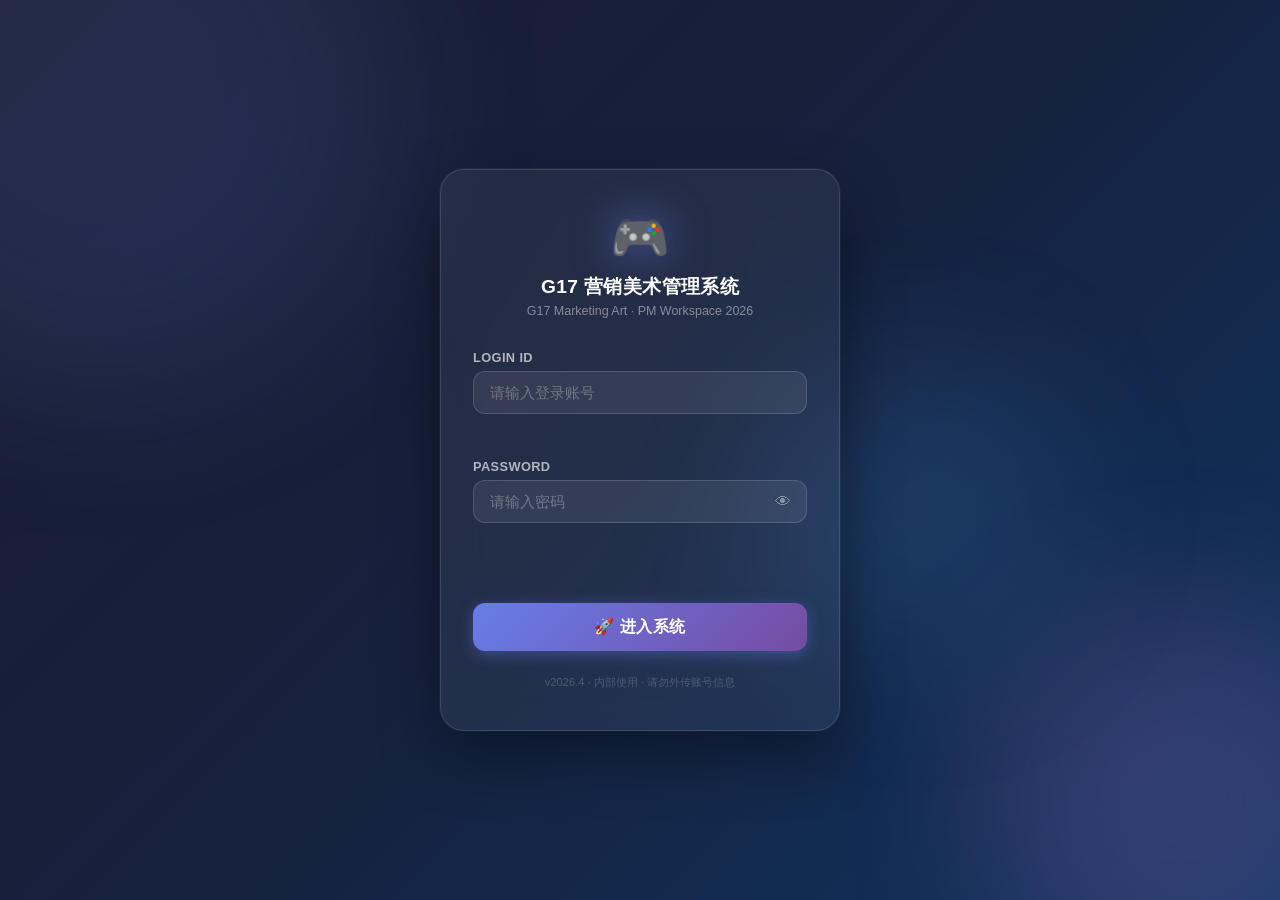
==== commit 7be6b51b: "新增登录认证、自动保存、历史版本功能" ====
--- a/index.html
+++ b/index.html
@@ -5,13 +5,18 @@
   <meta name="viewport" content="width=device-width, initial-scale=1.0">
   <title>数据概览 · 大话西游素材管理系统</title>
   <link rel="stylesheet" href="css/style.css">
+  <script src="js/auth.js"></script>
 </head>
 <body>
+<script>Auth.guard();</script>
 
 <header class="header">
   <div class="header-inner">
     <a class="logo" href="index.html">🎮 大话西游素材管理 <span class="year-badge">2026</span></a>
     <div class="header-actions">
+      <span id="autoSaveIndicator" style="font-size:0.72rem;color:var(--gray-400);opacity:0.5;transition:opacity 0.5s;white-space:nowrap"></span>
+      <button class="header-btn" onclick="AutoSave.openPanel()">🕘 历史版本</button>
+      <button class="header-btn" onclick="AutoSave.saveManual()">📌 手动保存</button>
       <div class="sync-status"><div class="sync-dot" id="syncDot"></div><span id="syncText">加载中...</span></div>
       <button class="header-btn" onclick="GitHubSync.push()">⬆️ 推送</button>
       <button class="header-btn" onclick="GitHubSync.pull()">⬇️ 拉取</button>
@@ -23,6 +28,8 @@
         onclick="if(confirm('将清除现有数据，重置为 2026 版本规划数据？')){DataManager.clearAndSeed();DataManager.save();renderCurrentPage();}">
         🔄 重置规划数据
       </button>
+      <span id="headerUser" style="font-size:0.75rem;color:var(--gray-500);padding:0 0.25rem"></span>
+      <button class="header-btn" style="background:rgba(239,68,68,0.08);color:#ef4444;border-color:rgba(239,68,68,0.25)" onclick="Auth.logout()">🚪 退出</button>
     </div>
   </div>
 </header>
@@ -109,6 +116,7 @@
 <div id="toast-container"></div>
 
 <script src="js/utils.js"></script>
+<script src="js/autosave.js"></script>
 <script src="js/data.js"></script>
 <script src="js/modals.js"></script>
 <script src="js/gantt.js"></script>
@@ -315,6 +323,12 @@
 
 // 初始化
 DataManager.init();
+// 显示登录用户
+const _user = Auth.currentUser();
+const _userEl = document.getElementById('headerUser');
+if (_userEl && _user) _userEl.textContent = `👤 ${_user}`;
+// 启动自动保存
+AutoSave.start();
 // 设置默认时间窗口：今天前7天 ~ 后1个月
 setPeriod('default');
 GitHubSync.updateStatusUI();
